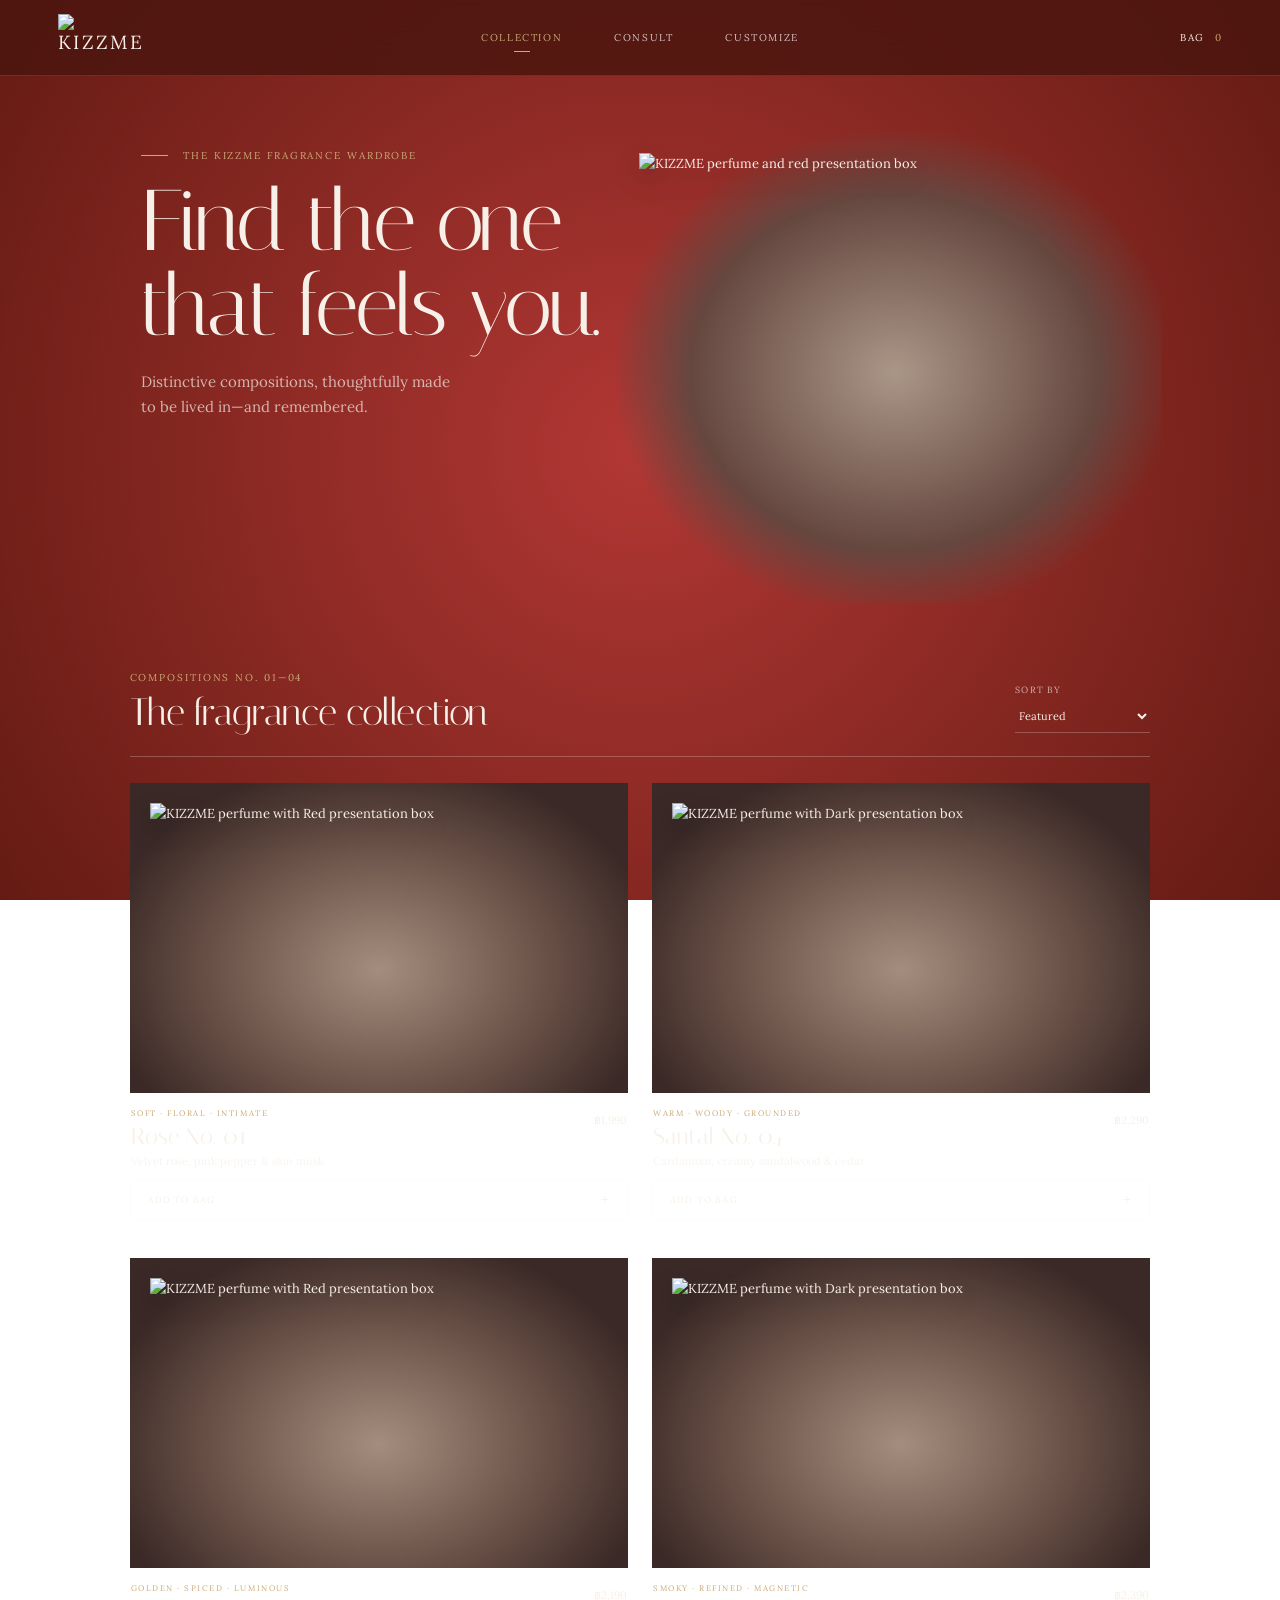
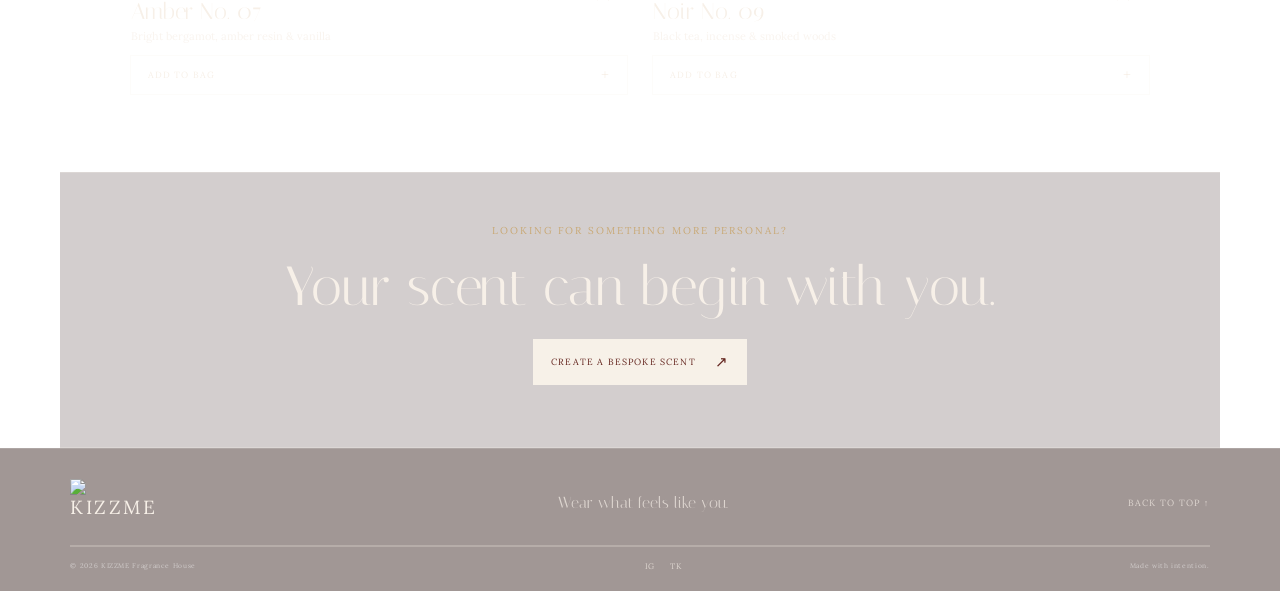
==== collections.html @ 0724a3ef "Initial Commit" ====
<!doctype html><html lang="en"><head><meta charset="utf-8"><meta name="viewport" content="width=device-width, initial-scale=1"><meta name="theme-color" content="#641b13"><title>The Collection — KIZZME</title><link rel="preconnect" href="https://fonts.googleapis.com"><link rel="preconnect" href="https://fonts.gstatic.com" crossorigin><link href="https://fonts.googleapis.com/css2?family=Lora:wght@400;500;600&family=Italiana&display=swap" rel="stylesheet"><link rel="stylesheet" href="styles.css"></head><body>
<header class="site-header"><a class="wordmark" href="index.html"><img class="brand-logo" src="imgs/Logo.webp" alt="KIZZME"></a><button class="menu-toggle" aria-label="Open menu" aria-expanded="false">☰</button><nav class="main-nav"><a class="active" href="collections.html" aria-current="page">Collection</a><a href="consult.html">Consult</a><a href="customize.html">Customize</a></nav><a class="bag-link" href="bag.html" aria-label="Shopping bag">Bag <span class="bag-count">0</span></a></header>
<main class="page-main"><section class="page-hero collection-hero"><p class="eyebrow"><span class="eyebrow-rule"></span> The KIZZME fragrance wardrobe</p><h1>Find the one<br>that feels you.</h1><p>Distinctive compositions, thoughtfully made<br>to be lived in—and remembered.</p><div class="page-hero-art placeholder"><img class="real-photo page-product-photo" src="imgs/perfume_hero_cutout.webp" alt="KIZZME perfume and red presentation box"></div></section>
<section class="catalogue"><div class="catalogue-heading"><div><p class="eyebrow">Compositions No. 01—04</p><h2>The fragrance collection</h2></div><label class="sort-label">Sort by <select id="sort-products"><option value="featured">Featured</option><option value="low">Price: low to high</option><option value="high">Price: high to low</option></select></label></div><div class="product-grid" id="product-grid">
<article class="product-card" data-name="Rose No. 01" data-price="1990"><a class="product-image placeholder" href="customize.html"><img class="real-photo catalogue-product-photo" src="imgs/perfume_hero_cutout.webp" alt="KIZZME perfume with Red presentation box" loading="lazy"></a><div class="product-meta"><div><p class="eyebrow">Soft · Floral · Intimate</p><h3>Rose No. 01</h3><p>Velvet rose, pink pepper &amp; skin musk</p></div><span>฿1,990</span></div><button class="button button-outline add-to-bag" data-product="Rose No. 01" data-price="1990" data-image="imgs/perfume_hero_cutout.webp">Add to bag <span>+</span></button></article>
<article class="product-card" data-name="Santal No. 04" data-price="2290"><a class="product-image placeholder" href="customize.html"><img class="real-photo catalogue-product-photo" src="imgs/perfume_another_color_cutout.webp" alt="KIZZME perfume with Dark presentation box" loading="lazy"></a><div class="product-meta"><div><p class="eyebrow">Warm · Woody · Grounded</p><h3>Santal No. 04</h3><p>Cardamom, creamy sandalwood &amp; cedar</p></div><span>฿2,290</span></div><button class="button button-outline add-to-bag" data-product="Santal No. 04" data-price="2290" data-image="imgs/perfume_another_color_cutout.webp">Add to bag <span>+</span></button></article>
<article class="product-card" data-name="Amber No. 07" data-price="2190"><a class="product-image placeholder" href="customize.html"><img class="real-photo catalogue-product-photo" src="imgs/perfume_hero_cutout.webp" alt="KIZZME perfume with Red presentation box" loading="lazy"></a><div class="product-meta"><div><p class="eyebrow">Golden · Spiced · Luminous</p><h3>Amber No. 07</h3><p>Bright bergamot, amber resin &amp; vanilla</p></div><span>฿2,190</span></div><button class="button button-outline add-to-bag" data-product="Amber No. 07" data-price="2190" data-image="imgs/perfume_hero_cutout.webp">Add to bag <span>+</span></button></article>
<article class="product-card" data-name="Noir No. 09" data-price="2390"><a class="product-image placeholder" href="customize.html"><img class="real-photo catalogue-product-photo" src="imgs/perfume_another_color_cutout.webp" alt="KIZZME perfume with Dark presentation box" loading="lazy"></a><div class="product-meta"><div><p class="eyebrow">Smoky · Refined · Magnetic</p><h3>Noir No. 09</h3><p>Black tea, incense &amp; smoked woods</p></div><span>฿2,390</span></div><button class="button button-outline add-to-bag" data-product="Noir No. 09" data-price="2390" data-image="imgs/perfume_another_color_cutout.webp">Add to bag <span>+</span></button></article></div></section>
<section class="soft-cta"><p class="eyebrow">Looking for something more personal?</p><h2>Your scent can begin with you.</h2><a class="button button-light" href="customize.html">Create a bespoke scent <span>↗</span></a></section></main>
<footer class="footer"><div class="footer-top"><a class="wordmark" href="index.html"><img class="brand-logo" src="imgs/Logo.webp" alt="KIZZME"></a><span class="footer-motto">Wear what feels like you.</span><a class="back-top" href="#">Back to top ↑</a></div><div class="footer-bottom"><small>© 2026 KIZZME Fragrance House</small><div class="socials"><a href="#">IG</a><a href="#">TK</a></div><small>Made with intention.</small></div></footer><div class="toast" role="status" aria-live="polite"></div><script src="script.js"></script></body></html>
---- styles.css ----
:root{--wine:#641b13;--red:#b23734;--cream:#f7f1e8;--paper:#eee4d7;--gold:#c9a976;--ink:#f7f0e8;--muted:rgba(247,240,232,.70);--line:rgba(247,240,232,.24);--display:'The Seasons','Seasons','Italiana',Georgia,serif;--serif:'Lora',Georgia,serif;--sans:'Lora',Georgia,serif;--page:1160px}*{box-sizing:border-box}html{scroll-behavior:smooth;scroll-padding-top:90px}body{margin:0;color:var(--ink);font-family:var(--sans);font-size:13px;font-weight:400;line-height:1.65;background:radial-gradient(circle at 50% 50%,#b23734 0%,#641b13 100%);background-attachment:fixed}a{color:inherit}button,input,textarea,select{font:inherit}.site-header{height:76px;padding:0 max(5.5%,calc((100vw - var(--page))/2));display:grid;grid-template-columns:1fr 2fr 1fr;align-items:center;position:sticky;top:0;z-index:20;background:rgba(76,22,16,.87);border-bottom:1px solid rgba(247,240,232,.12);backdrop-filter:blur(16px);-webkit-backdrop-filter:blur(16px)}.wordmark{color:var(--ink);font:19px var(--serif);text-decoration:none;letter-spacing:.13em;display:inline-flex;align-items:center;position:relative;width:max-content;padding-top:4px}.wordmark-mark{position:absolute;top:-8px;left:45%;font:10px var(--serif);color:var(--gold)}.main-nav{display:flex;justify-content:center;gap:52px}.main-nav a{text-decoration:none;text-transform:uppercase;letter-spacing:.16em;font:10px var(--sans);color:rgba(255,255,255,.74);transition:color .2s}.main-nav a:hover,.main-nav a.active{color:var(--gold)}.main-nav a.active:after{content:'';display:block;width:16px;border-bottom:1px solid var(--gold);margin:7px auto -8px}.bag-link{text-decoration:none;justify-self:end;text-transform:uppercase;letter-spacing:.15em;font:10px var(--sans);display:flex;gap:10px;align-items:center}.bag-count{color:var(--gold)}.menu-toggle{display:none;color:var(--ink);border:0;background:none;font-size:20px}.hero{max-width:var(--page);margin:auto;min-height:650px;padding:62px 4.5% 76px;gap:5%;position:relative;grid-template-columns:1fr 1.02fr}.section-grid{display:grid;grid-template-columns:1fr 1fr;align-items:center}.hero-copy{padding:0 0 20px 4%}.eyebrow{font:10px var(--sans);text-transform:uppercase;letter-spacing:.19em;color:var(--gold);margin:0 0 17px}.eyebrow-rule{display:inline-block;vertical-align:middle;width:27px;border-top:1px solid currentColor;margin:0 10px 3px 0}.hero h1,.page-hero h1,.consult-hero h1,.custom-hero h1,.bag-heading h1{font:clamp(48px,6.1vw,78px)/.99 var(--display);font-weight:400;letter-spacing:-.035em;margin:0;max-width:620px}.hero-intro,.page-hero>p:not(.eyebrow){font:15px/1.65 var(--serif);color:var(--muted);margin:23px 0 26px}.button-row{display:flex;align-items:center;gap:26px;flex-wrap:wrap}.button{display:inline-flex;align-items:center;justify-content:space-between;gap:19px;min-width:170px;min-height:46px;padding:0 17px;text-decoration:none;text-transform:uppercase;letter-spacing:.13em;font:9px var(--sans);cursor:pointer;transition:background .2s,color .2s,border-color .2s}.button span{font-size:15px}.button-light{background:var(--cream);border:1px solid var(--cream);color:#64251e}.button-light:hover{background:var(--gold);border-color:var(--gold);color:#331510}.button-outline{background:transparent;border:1px solid var(--line);color:var(--ink)}.button-outline:hover{border-color:var(--gold);color:var(--gold)}.text-link{display:inline-block;font:10px var(--sans);text-transform:uppercase;letter-spacing:.13em;text-decoration:none;border-bottom:1px solid rgba(247,240,232,.48);padding:0 0 7px;margin-top:19px}.text-link span{color:var(--gold);padding-left:9px;font-size:15px}.placeholder{position:relative;overflow:hidden;display:flex;align-items:center;justify-content:center;background:radial-gradient(ellipse at 50% 35%,#a79788,#514442 70%,#241e1d);isolation:isolate}.placeholder>span{position:absolute;left:14px;top:13px;z-index:5;font:8px var(--sans);letter-spacing:.15em;color:rgba(255,255,255,.65)}.hero-product{height:445px;background:radial-gradient(ellipse at 50% 51%,#a1887e 0,#70544c 39%,#432b28 77%,transparent 78%);overflow:visible}.hero-product .box,.feature-product .box,.page-hero-art .box{position:absolute;right:5%;bottom:7%;height:78%;width:44%;background:linear-gradient(100deg,#352522,#61423a);border:1px solid rgba(220,190,160,.26);box-shadow:16px 19px 28px rgba(24,11,8,.25);transform:skewY(2deg);z-index:1}.bottle{position:absolute;z-index:2;left:15%;bottom:5%;width:42%;height:43%;border:1px solid rgba(255,255,255,.72);border-radius:10px 10px 16px 16px;background:linear-gradient(90deg,#bfc2c1,#f3f0e9 22%,#d7d6d0 70%,#818382);box-shadow:inset 0 0 9px #6a6260,0 14px 24px rgba(25,13,12,.42)}.bottle:after{content:'';position:absolute;left:6%;right:6%;top:-5px;height:8px;background:#a8a8a5;border:1px solid #e0dcd2;transform:skewY(-4deg)}.bottle i{position:absolute;left:39%;top:-32%;width:23%;height:34%;background:linear-gradient(90deg,#888b8a,#eee,#777);border-radius:5px 5px 1px 1px;border:1px solid #bbb}.bottle b{position:absolute;top:56%;width:100%;text-align:center;color:#5e4640;font:9px var(--serif);letter-spacing:.08em}.image-caption{position:absolute;bottom:5%;right:7%;z-index:4;font:8px var(--sans);letter-spacing:.17em;color:rgba(255,255,255,.7)}.image-caption i{color:var(--gold);padding:0 5px}.hero-index{position:absolute;bottom:30px;left:5%;font:9px var(--sans);letter-spacing:.16em;color:var(--muted)}.hero-index span{display:inline-block;width:64px;border-top:1px solid var(--gold);vertical-align:middle;margin:0 11px}.intro-band{text-align:center;padding:62px 20px 59px;background:rgba(37,15,12,.14);border-top:1px solid rgba(255,255,255,.08);border-bottom:1px solid rgba(255,255,255,.08);position:relative}.intro-band>p{margin:16px 0 0;font:clamp(36px,5vw,58px)/1.05 var(--display)}.intro-band em{color:#e1c7a2}.band-footnote{position:absolute;right:5%;bottom:15px;font:7px var(--sans);letter-spacing:.2em;color:rgba(255,255,255,.43)}.feature{max-width:var(--page);margin:auto;min-height:525px;padding:60px 6%;gap:9%}.feature-product{height:380px;background:radial-gradient(ellipse at 47% 55%,#957c70,#5a413a 50%,transparent 70%);overflow:visible}.feature-product .bottle{left:5%;bottom:0;width:42%;height:45%}.feature-product .box{right:13%;height:76%;width:43%}.feature-copy{padding:0 5% 0 0;max-width:450px}.feature h2,.bestseller h2,.section-title h2,.story-copy h2,.catalogue-heading h2,.step-heading h2,.booking-copy h2,.bag-summary h2,.empty-bag h2{font:clamp(37px,4.5vw,57px)/1.05 var(--display);font-weight:400;letter-spacing:-.025em;margin:0}.feature-copy>p:not(.eyebrow),.story-copy>p:not(.eyebrow),.booking-copy>p:not(.eyebrow){font:14px/1.8 var(--serif);color:var(--muted);margin:19px 0 5px}.bestseller{max-width:var(--page);margin:auto;min-height:380px;padding:53px 6%;grid-template-columns:1fr 1fr;gap:7%;border-top:1px solid var(--line);border-bottom:1px solid var(--line)}.bestseller h2{font-size:clamp(34px,4vw,52px);max-width:390px}.bestseller .text-link{margin-top:26px}.price{float:right;margin:0 6% 0 20px;color:var(--muted);font-size:9px;letter-spacing:.14em}.mini-products{display:grid;grid-template-columns:1fr 1fr;gap:18px 28px}.mini{height:140px;background:radial-gradient(ellipse at 50% 65%,#8e7062,#50322e 65%,transparent 70%);overflow:visible;text-decoration:none}.mini>span{top:auto;bottom:0;left:0;color:var(--muted);font-size:7px}.mini .box{position:absolute;right:17%;bottom:13%;width:40%;height:62%;background:linear-gradient(100deg,#402923,#735243);z-index:1}.mini .bottle{left:7%;bottom:8%;width:37%;height:38%;border-radius:6px 6px 10px 10px}.mini .bottle i{top:-35%}.mini .bottle b{font-size:6px}.mini.olive .box{background:linear-gradient(100deg,#34301f,#706344)}.mini.rose .box{background:linear-gradient(100deg,#3e2522,#75463e)}.mini.navy .box{background:linear-gradient(100deg,#252832,#515461)}.collections{padding:82px 0 82px;background:rgba(39,15,12,.14)}.section-title{text-align:center;padding:0 20px 43px}.section-title .eyebrow{margin-bottom:13px}.section-title h2{font-size:clamp(38px,4.8vw,60px)}.section-title>p:last-child{font:13px/1.7 var(--serif);color:var(--muted);margin:15px 0 0}.collection-cards{max-width:var(--page);margin:0 auto;padding:0 5.5%;display:grid;grid-template-columns:repeat(3,1fr);gap:25px}.collection-card{text-decoration:none;color:var(--ink);position:relative;padding-bottom:10px}.card-image{height:300px;background:linear-gradient(155deg,#8b7771,#48403e 69%,#292320);margin-bottom:19px;transition:filter .25s,transform .25s}.collection-card:hover .card-image{filter:brightness(1.12);transform:translateY(-3px)}.card-image>span{color:rgba(255,255,255,.55)}.spray-bottle{position:absolute;bottom:14%;left:36%;width:28%;height:50%;border-radius:16px 16px 12px 12px;background:linear-gradient(90deg,#211214,#a83831 28%,#6f211d 75%,#1c1010);box-shadow:0 15px 22px rgba(12,8,8,.38);z-index:2}.spray-bottle:before{content:'';position:absolute;top:-27%;left:38%;width:24%;height:29%;background:linear-gradient(90deg,#272a2b,#ddd,#222);border-radius:4px 4px 0 0}.spray-bottle:after{content:'KIZZME';position:absolute;top:44%;width:100%;text-align:center;font:7px var(--serif);letter-spacing:.1em;color:#e7d9c9}.spray-bottle.dark{background:linear-gradient(90deg,#170f0e,#54352b,#1a1110)}.spray-bottle.gold{background:linear-gradient(90deg,#241a0e,#967847,#332412)}.card-image:after{content:'';position:absolute;bottom:0;height:20%;left:0;right:0;background:linear-gradient(0deg,rgba(16,12,10,.55),transparent)}.collection-card h3{font:20px var(--display);font-weight:400;margin:0 0 5px}.collection-card p{font:12px/1.6 var(--serif);color:var(--muted);margin:0}.card-arrow{position:absolute;right:2px;bottom:18px;font-size:17px;color:var(--gold)}.scent-story{max-width:var(--page);margin:auto;padding:106px 6% 106px;gap:9%}.story-image{height:350px;border-radius:2px;background:radial-gradient(ellipse at 50% 45%,#9a877d,#564741 70%,#332b29)}.story-image .spray-bottle{bottom:18%;height:54%;width:20%;left:42%}.stone{position:absolute;bottom:0;left:11%;right:11%;height:27%;background:linear-gradient(145deg,#b3a99a,#49494a 42%,#817c76);clip-path:polygon(0 46%,15% 23%,27% 35%,44% 0,62% 19%,81% 4%,100% 40%,92% 100%,8% 100%)}.story-copy{max-width:470px}.story-copy h2{font-size:clamp(35px,4vw,50px)}.story-copy .text-link{margin-top:17px}.footer{padding:30px max(5.5%,calc((100vw - var(--page))/2)) 20px;background:rgba(37,14,11,.43);border-top:1px solid rgba(255,255,255,.14)}.footer-top{min-height:57px;display:flex;justify-content:space-between;align-items:center;border-bottom:1px solid var(--line);padding-bottom:18px}.footer-motto{font:16px var(--display);color:var(--muted)}.back-top{text-decoration:none;font:9px var(--sans);text-transform:uppercase;letter-spacing:.14em;color:var(--muted)}.footer-main{display:grid;grid-template-columns:1.1fr 1fr;gap:8%;padding:32px 0}.footer-links{display:grid;grid-template-columns:repeat(3,1fr);gap:15px}.footer-links h4{font:9px var(--sans);text-transform:uppercase;letter-spacing:.14em;color:var(--gold);margin:0 0 11px}.footer-links a{display:block;text-decoration:none;color:var(--muted);font:10px/2 var(--serif)}.footer-links a:hover,.back-top:hover{color:var(--ink)}.newsletter h2{font:28px var(--display);font-weight:400;margin:0}.newsletter>p:not(.eyebrow){font:11px var(--serif);color:var(--muted);margin:7px 0 13px}.newsletter .eyebrow{font-size:8px;margin-bottom:7px}.newsletter-form{display:flex;height:41px;border-bottom:1px solid rgba(255,255,255,.45);max-width:380px}.newsletter-form input{flex:1;min-width:0;background:transparent;border:0;color:var(--ink);padding:0 2px;font:11px var(--serif);outline:0}.newsletter-form input::placeholder{color:rgba(255,255,255,.53)}.newsletter-form button{background:none;color:var(--gold);border:0;text-transform:uppercase;letter-spacing:.13em;font:9px var(--sans);cursor:pointer}.form-message{min-height:14px;font-size:10px!important;color:#e1c7a2!important}.footer-bottom{padding-top:14px;border-top:1px solid var(--line);display:flex;align-items:center;justify-content:space-between;color:rgba(255,255,255,.52);font:8px var(--sans);letter-spacing:.08em}.socials{display:flex;gap:15px}.socials a{text-decoration:none;color:var(--muted)}.toast{position:fixed;z-index:40;bottom:25px;left:50%;transform:translate(-50%,12px);padding:13px 19px;background:var(--cream);color:#532017;font:10px var(--sans);letter-spacing:.04em;opacity:0;pointer-events:none;transition:.25s;box-shadow:0 8px 24px rgba(0,0,0,.2)}.toast.show{opacity:1;transform:translate(-50%,0)}.sr-only{position:absolute;width:1px;height:1px;padding:0;margin:-1px;overflow:hidden;clip:rect(0,0,0,0);white-space:nowrap;border:0}
/* Inner pages */
.page-main{max-width:var(--page);margin:0 auto}.page-hero{min-height:550px;padding:73px 7% 72px;position:relative;overflow:hidden}.page-hero h1{font-size:clamp(54px,7vw,86px)}.page-hero>p:not(.eyebrow){margin-top:21px}.page-hero-art{position:absolute;right:5%;bottom:4%;width:47%;height:86%;background:radial-gradient(ellipse at 51% 51%,#aa9687,#654740 52%,transparent 72%);overflow:visible}.page-hero-art .bottle{left:12%;width:40%;height:45%}.catalogue{padding:45px 6% 77px}.catalogue-heading{display:flex;justify-content:space-between;align-items:end;border-bottom:1px solid var(--line);padding-bottom:23px;margin-bottom:26px}.catalogue-heading .eyebrow{margin-bottom:9px}.catalogue-heading h2{font-size:38px}.sort-label{font:9px var(--sans);text-transform:uppercase;letter-spacing:.12em;color:var(--muted)}.sort-label select{display:block;background:transparent;color:var(--ink);border:0;border-bottom:1px solid var(--line);padding:8px 25px 8px 0;margin-top:5px;font:11px var(--serif);outline:0}.sort-label option{background:#501b17;color:white}.product-grid{display:grid;grid-template-columns:repeat(2,1fr);gap:38px 24px}.product-image{height:310px;text-decoration:none;background:radial-gradient(ellipse at 50% 60%,#a48d7d,#684f46 49%,#3a2926 80%)}.product-image .bottle{left:22%;bottom:10%;width:29%;height:50%}.product-image .box{position:absolute;right:18%;bottom:10%;width:35%;height:74%;background:linear-gradient(100deg,#4d302b,#765446);box-shadow:12px 14px 22px rgba(0,0,0,.3);z-index:1}.tint-rose{background:linear-gradient(90deg,#57211f,#bd5149 27%,#8e2c28 73%,#431817)!important}.tint-santal{background:linear-gradient(90deg,#473722,#9a794d 28%,#71512e 73%,#3d2d20)!important}.tint-amber{background:linear-gradient(90deg,#61451d,#bd914b 28%,#987035 73%,#4b371c)!important}.tint-noir{background:linear-gradient(90deg,#24262b,#676873 28%,#41434c 73%,#202126)!important}.product-meta{display:flex;align-items:start;justify-content:space-between;padding:15px 1px 8px}.product-meta .eyebrow{font-size:8px;margin-bottom:5px}.product-meta h3{font:23px var(--display);font-weight:400;margin:0}.product-meta p:not(.eyebrow){font:11px var(--serif);color:var(--muted);margin:4px 0}.product-meta>span{font:11px var(--serif);padding-top:5px}.product-card>.button{width:100%;min-height:40px}.soft-cta{text-align:center;padding:51px 20px 62px;background:rgba(38,14,11,.2);border-top:1px solid var(--line);border-bottom:1px solid var(--line)}.soft-cta h2{font:clamp(34px,4.6vw,55px) var(--display);font-weight:400;margin:0 0 20px}.soft-cta .button{margin:auto}.consult-hero{min-height:540px;padding:72px 7%;grid-template-columns:1fr .85fr;gap:7%}.consult-hero h1{font-size:clamp(56px,7vw,82px)}.page-lede{font:14px/1.8 var(--serif);max-width:420px;color:var(--muted);margin:24px 0}.consult-details{display:grid;gap:9px;margin-top:27px;font:9px var(--sans);letter-spacing:.07em;color:var(--muted)}.consult-details i{color:var(--gold);font-style:normal;padding:0 9px}.consult-image{height:380px;background:radial-gradient(ellipse at 50% 60%,#a59283,#634b43 60%,#392a28)}.consult-image .spray-bottle{bottom:27%;left:38%;height:43%;width:24%}.consult-image .stone{height:25%;left:8%;right:8%}.booking{padding:72px 7% 83px;grid-template-columns:.8fr 1fr;gap:13%;border-top:1px solid var(--line)}.booking-copy{align-self:start;position:relative;padding-top:23px}.booking-copy h2{font-size:40px}.booking-copy blockquote{font:24px/1.3 var(--display);margin:0;max-width:300px}.booking-copy>small{display:block;font:8px var(--sans);letter-spacing:.16em;color:var(--gold);margin-top:17px}.quote-mark{font:75px/.8 var(--display);color:var(--gold);margin-top:36px}.booking-form{padding:30px;background:rgba(47,19,15,.25);border:1px solid var(--line)}.booking-form>.eyebrow{margin-bottom:25px}.booking-form>label{display:block;font:9px var(--sans);text-transform:uppercase;letter-spacing:.1em;margin:0 0 17px}.booking-form input,.booking-form select,.booking-form textarea{display:block;width:100%;margin-top:6px;padding:11px 0;background:transparent;color:var(--ink);border:0;border-bottom:1px solid rgba(255,255,255,.32);outline:0;font:12px var(--serif);resize:vertical}.booking-form input::placeholder,.booking-form textarea::placeholder{color:rgba(255,255,255,.52)}.booking-form select{color:var(--muted)}.booking-form select option{background:#501b17;color:white}.optional{float:right;color:var(--gold);font-size:7px}.booking-form .button{margin-top:5px}.booking-form .form-message{font:9px var(--serif);color:var(--muted);margin:10px 0 0}.custom-hero{text-align:center;padding:70px 20px 45px}.custom-hero h1{font-size:clamp(54px,7vw,84px)}.custom-hero>p:last-child{font:14px/1.7 var(--serif);color:var(--muted);margin:17px 0 0}.builder{padding:25px 7% 80px;grid-template-columns:1fr 1fr;gap:9%;align-items:start}.builder-image{height:490px;background:radial-gradient(ellipse at 50% 58%,#ae9888,#654940 52%,#392a27 80%)}.builder-image .bottle{left:23%;bottom:11%;height:50%;width:28%}.builder-image .box{position:absolute;right:18%;bottom:10%;height:73%;width:35%;background:linear-gradient(100deg,#3d2824,#6e493f);z-index:1}.builder-caption{display:flex;justify-content:space-between;padding-top:12px;font:8px var(--sans);letter-spacing:.12em;color:var(--muted)}.builder-caption .preview-name{font:12px var(--display);letter-spacing:0;color:var(--ink)}.builder-form{padding-top:2px}.step-heading{display:flex;gap:14px;align-items:start;border-bottom:1px solid var(--line);padding-bottom:14px}.step-heading>span{font:10px var(--sans);color:var(--gold);padding-top:4px}.step-heading .eyebrow{font-size:8px;margin-bottom:4px}.step-heading h2{font:25px var(--display);font-weight:400}.choice-grid{display:grid;grid-template-columns:1fr 1fr;gap:10px;margin:17px 0 28px}.choice{position:relative;display:grid;grid-template-columns:24px 1fr;grid-template-rows:auto auto;column-gap:11px;align-items:center;padding:12px;border:1px solid rgba(255,255,255,.22);cursor:pointer;transition:border-color .2s}.choice:has(input:checked){border-color:var(--gold);background:rgba(255,255,255,.04)}.choice input{position:absolute;opacity:0}.choice-swatch{grid-row:1/3;display:block;width:23px;height:34px;border-radius:50% 50% 6px 6px;background:linear-gradient(90deg,#5d2721,#c76558,#6c241d)}.swatch-santal{background:linear-gradient(90deg,#352719,#9e8152,#4b321f)}.swatch-amber{background:linear-gradient(90deg,#61431c,#d7a451,#75501f)}.swatch-noir{background:linear-gradient(90deg,#222329,#777980,#28292e)}.choice b{font:11px var(--serif);font-weight:400}.choice small{font:9px var(--serif);color:var(--muted)}.step-two{margin-top:15px}.name-input input{width:100%;background:transparent;border:0;border-bottom:1px solid var(--line);padding:13px 0;color:var(--ink);font:12px var(--serif);outline:none}.name-input input::placeholder{color:var(--muted)}.builder-summary{display:flex;justify-content:space-between;align-items:start;border-top:1px solid var(--line);margin-top:23px;padding:16px 0 12px;gap:15px}.builder-summary>div{display:grid;gap:6px;font:9px var(--sans);letter-spacing:.04em}.builder-summary strong{font:19px var(--display)}.builder-summary>p{font:10px/1.6 var(--serif);color:var(--muted);max-width:215px;margin:0}.builder-form>.button{width:100%}.builder-form>.text-link{font-size:8px}.process-note{max-width:680px;text-align:center;margin:0 auto 75px;padding:25px 20px;border-top:1px solid var(--line);border-bottom:1px solid var(--line)}.process-note>p:last-child{font:12px/1.8 var(--serif);color:var(--muted);margin:0}.bag-main{padding:65px 7% 90px}.bag-heading{border-bottom:1px solid var(--line);padding-bottom:27px}.bag-heading h1{font-size:70px}.bag-content{display:grid;grid-template-columns:1.4fr .8fr;gap:8%;padding-top:30px;align-items:start}.bag-item{display:grid;grid-template-columns:145px 1fr auto;align-items:center;gap:20px;padding:19px 0;border-bottom:1px solid var(--line)}.bag-product-image{height:150px;background:radial-gradient(ellipse at 50% 60%,#a48d7d,#684f46 49%,#3a2926 80%)}.bag-product-image>span{font-size:6px}.bag-product-image .bottle{left:23%;bottom:13%;width:34%;height:49%}.bag-product-image .box{position:absolute;right:12%;bottom:11%;width:40%;height:73%;background:linear-gradient(100deg,#4d302b,#765446);z-index:1}.bag-item-info .eyebrow{font-size:8px;margin:0 0 5px}.bag-item-info h2{font:22px var(--display);font-weight:400;margin:0}.bag-item-info>p:not(.eyebrow){font:10px var(--serif);color:var(--muted);margin:3px 0 10px}.bag-item-price{align-self:start;padding-top:6px;font:11px var(--serif);font-weight:400}.quantity-control{display:flex;gap:12px;align-items:center;font:10px var(--serif)}.quantity-control button{color:var(--ink);background:none;border:0;cursor:pointer}.quantity-control .remove-item{font:8px var(--sans);text-decoration:underline;color:var(--muted);margin-left:8px}.bag-summary{padding:23px;background:rgba(47,19,15,.25);border:1px solid var(--line)}.bag-summary[hidden]{display:none}.bag-summary>.eyebrow{font-size:8px;margin-bottom:8px}.bag-summary h2{font-size:28px;margin-bottom:20px}.summary-line{display:flex;justify-content:space-between;padding:9px 0;border-bottom:1px solid var(--line);font:10px var(--serif);color:var(--muted)}.summary-line.total{margin-top:7px;color:var(--ink);font:12px var(--serif)}.summary-line.total strong{font-weight:400}.summary-note,.demo-note{font:9px/1.6 var(--serif);color:var(--muted)}.checkout-button{width:100%;margin-top:12px}.bag-summary>.text-link{font-size:8px}.empty-bag{text-align:center;padding:58px 25px 65px;border:1px solid var(--line)}.empty-mark{font-size:24px;color:var(--gold)}.empty-bag .eyebrow{margin:10px 0}.empty-bag h2{font-size:38px}.empty-bag>p:not(.eyebrow){font:12px var(--serif);color:var(--muted);margin:10px auto 21px}.empty-bag .button{margin:auto}
@media(max-width:800px){.site-header{height:68px;grid-template-columns:1fr auto auto;gap:17px;padding:0 5%}.menu-toggle{display:block;order:2}.main-nav{display:none;position:absolute;left:0;right:0;top:67px;padding:19px 5% 23px;background:rgba(68,20,15,.98);border-bottom:1px solid var(--line);flex-direction:column;gap:20px;align-items:center}.main-nav.open{display:flex}.main-nav a.active:after{margin-bottom:-8px}.bag-link{order:3}.hero{min-height:0;padding:58px 7% 65px;grid-template-columns:1fr;gap:12px}.hero-copy{padding:0}.hero h1{font-size:clamp(53px,11vw,75px)}.hero-product{height:350px;width:100%;max-width:490px;justify-self:center}.hero-index{bottom:18px;left:7%}.intro-band{padding:44px 15px}.band-footnote{display:none}.feature{padding:56px 7%;grid-template-columns:1fr;gap:17px}.feature-product{height:310px;order:2}.feature-copy{padding:0}.feature-copy h2{font-size:45px}.bestseller{padding:45px 7%;grid-template-columns:1fr;gap:23px}.mini-products{gap:14px 22px}.mini{height:125px}.collections{padding:57px 0}.collection-cards{grid-template-columns:1fr;max-width:480px;gap:29px}.card-image{height:310px}.scent-story{padding:66px 7%;grid-template-columns:1fr;gap:28px}.story-image{height:300px}.story-copy{max-width:none}.footer{padding:24px 6% 18px}.footer-main{grid-template-columns:1fr;gap:27px;padding:25px 0}.footer-top .footer-motto{font-size:13px}.page-hero{min-height:500px;padding:58px 7% 260px}.page-hero-art{width:72%;height:55%;right:2%;bottom:0}.catalogue{padding:39px 6% 57px}.catalogue-heading h2{font-size:30px}.product-image{height:250px}.consult-hero{padding:58px 7%;grid-template-columns:1fr;gap:28px}.consult-image{height:320px}.booking{padding:54px 7%;grid-template-columns:1fr;gap:29px}.booking-copy{padding:0}.quote-mark{margin-top:20px}.booking-copy blockquote{font-size:22px}.custom-hero{padding:54px 18px 34px}.builder{padding:14px 7% 57px;grid-template-columns:1fr;gap:28px}.builder-image{height:390px}.bag-main{padding:52px 6% 65px}.bag-content{grid-template-columns:1fr;gap:24px}.bag-summary{grid-row:1}.bag-item{grid-template-columns:110px 1fr auto;gap:13px}.bag-product-image{height:120px}.bag-item-info h2{font-size:19px}.bag-heading h1{font-size:57px}}
@media(max-width:520px){.wordmark{font-size:17px}.main-nav{top:67px}.bag-link{font-size:9px}.hero-product{height:295px}.image-caption{font-size:6px}.hero-intro{font-size:13px}.button-row{gap:18px}.button{min-width:155px}.text-link{font-size:9px}.feature-product{height:260px}.bestseller h2{font-size:38px}.price{margin-right:0}.mini-products{gap:10px 12px}.mini{height:105px}.section-title{padding:0 18px 28px}.section-title>p:last-child br{display:none}.card-image{height:270px}.footer-top .footer-motto{display:none}.footer-links{gap:9px}.footer-links h4{font-size:8px}.footer-links a{font-size:9px}.footer-bottom{font-size:7px}.page-hero{padding-bottom:240px}.catalogue-heading{align-items:start;gap:10px}.catalogue-heading h2{font-size:25px}.sort-label{font-size:7px}.sort-label select{font-size:10px;max-width:145px}.product-grid{grid-template-columns:1fr;gap:27px}.product-image{height:300px}.product-meta h3{font-size:22px}.consult-hero h1,.custom-hero h1{font-size:56px}.builder-image{height:315px}.choice{padding:9px 7px;grid-template-columns:21px 1fr;column-gap:7px}.choice b{font-size:10px}.choice small{font-size:8px}.builder-summary{flex-direction:column}.bag-item{grid-template-columns:85px 1fr;gap:11px}.bag-product-image{height:100px;grid-row:1/3}.bag-item-price{grid-column:2;grid-row:2;padding:0}.bag-item-info{align-self:end}.bag-item-info h2{font-size:18px}.bag-item-info>p:not(.eyebrow){font-size:9px}.quantity-control{gap:8px}.empty-bag{padding:44px 15px}.booking-form{padding:21px 17px}}
@media(prefers-reduced-motion:reduce){html{scroll-behavior:auto}*,*:before,*:after{transition-duration:.01ms!important;animation-duration:.01ms!important}}
/* Supplied photography */
.real-photo{position:absolute;inset:0;width:100%;height:100%;object-fit:contain}.hero-product .hero-photo{padding:1% 3% 4%}.mini-photo{padding:2%;filter:drop-shadow(0 9px 10px rgba(0,0,0,.2))}.mini>span{z-index:2}.card-photo{object-fit:cover;object-position:center 56%;filter:saturate(.82)}.story-photo{object-fit:cover;object-position:center 53%}
/* Fragrance builder */
.customizer-page{padding-bottom:5px}.wizard-shell{display:grid;grid-template-columns:minmax(0,1.35fr) minmax(290px,.75fr);gap:6%;padding:13px 6% 84px;align-items:start}.wizard-main{padding:25px 0}.wizard-header{display:flex;align-items:end;justify-content:space-between;padding:0 0 22px;border-bottom:1px solid var(--line);margin-bottom:24px}.wizard-header .eyebrow{font-size:8px;margin-bottom:5px}.wizard-header h2{font:32px var(--display);font-weight:400}.step-progress{display:flex;gap:7px;padding-bottom:6px}.step-dot{height:5px;width:28px;background:rgba(255,255,255,.22);transition:background .2s}.step-dot.active,.step-dot.done{background:var(--gold)}.wizard-step-title{font:23px var(--display);font-weight:400;margin:0 0 6px}.wizard-instruction{font:11px/1.6 var(--serif);color:var(--muted);margin:0 0 20px}.wizard-options{display:grid;grid-template-columns:repeat(2,minmax(0,1fr));gap:10px}.option-card{min-height:96px;text-align:left;padding:16px;border:1px solid rgba(255,255,255,.21);background:rgba(53,19,14,.17);color:var(--ink);cursor:pointer;transition:border-color .2s,background .2s;display:flex;flex-direction:column;justify-content:center;align-items:flex-start}.option-card:hover,.option-card.selected{border-color:var(--gold);background:rgba(255,255,255,.07)}.option-card .option-mark{font:17px var(--display);color:var(--gold);margin-bottom:4px}.option-card .option-name{font:15px var(--display)}.option-card .option-desc{font:9px var(--serif);color:var(--muted);margin-top:2px}.wizard-note-group{margin:19px 0}.wizard-note-group .caption{display:block;font:8px var(--sans);text-transform:uppercase;letter-spacing:.14em;color:var(--gold);margin-bottom:9px}.wizard-options.notes{grid-template-columns:repeat(4,minmax(0,1fr));gap:7px}.note-choice{min-height:40px;padding:8px 5px;align-items:center;text-align:center;font:10px var(--serif)}.wizard-nav{display:flex;justify-content:space-between;gap:10px;margin-top:23px}.wizard-nav .button{min-width:125px}.wizard-back{justify-content:center}.wizard-options.sizes{grid-template-columns:repeat(3,minmax(0,1fr));margin-bottom:18px}.wizard-options.packages{grid-template-columns:repeat(2,minmax(0,1fr))}.engraving-label{display:block;font:8px var(--sans);text-transform:uppercase;letter-spacing:.13em;color:var(--gold);margin:21px 0 8px}.engraving-input{width:100%;padding:12px 0;background:transparent;color:var(--ink);font:12px var(--serif);border:0;border-bottom:1px solid var(--line);outline:0}.engraving-input::placeholder{color:var(--muted)}.preview-card{position:sticky;top:100px;padding:25px;background:rgba(45,17,13,.31);border:1px solid var(--line);text-align:center}.preview-card>.eyebrow{font-size:8px}.preview-bottle{height:170px;width:106px;margin:15px auto 17px;position:relative;border:1px solid rgba(255,255,255,.64);border-radius:17px 17px 11px 11px;background:linear-gradient(90deg,#712722,#d8766e 27%,#9a342f 67%,#5a1d19);box-shadow:inset 8px 0 13px rgba(255,255,255,.15),inset -9px 0 12px rgba(0,0,0,.22),0 15px 25px rgba(0,0,0,.25);transition:background .25s}.preview-bottle:before{content:'';position:absolute;top:-14px;left:13px;right:13px;height:15px;border-radius:4px 4px 1px 1px;background:linear-gradient(90deg,#8c8d8e,#e8e7e4,#5e6061)}.preview-bottle-cap{position:absolute;top:-42px;left:29px;width:47px;height:30px;border-radius:6px 6px 2px 2px;background:linear-gradient(90deg,#5d5d5f,#dbd7ce,#666)}.preview-label{position:absolute;top:73px;left:0;right:0;padding:7px 0;border-top:1px solid rgba(255,255,255,.32);border-bottom:1px solid rgba(255,255,255,.32);font:10px var(--serif);letter-spacing:.15em;color:#f4e7da}.preview-bottle.tone-woody{background:linear-gradient(90deg,#412a1c,#a77b4c 27%,#68452a 67%,#352316)}.preview-bottle.tone-citrus{background:linear-gradient(90deg,#805522,#d8a74e 27%,#bd822e 67%,#674414)}.preview-bottle.tone-oriental{background:linear-gradient(90deg,#262326,#777078 27%,#514950 67%,#201d22)}.preview-bottle.tone-floral{background:linear-gradient(90deg,#712722,#d8766e 27%,#9a342f 67%,#5a1d19)}.preview-name{font:23px var(--display);margin:0}.preview-desc{font:10px/1.5 var(--serif);color:var(--muted);margin:3px 0 16px}.summary-rows{text-align:left}.summary-row{display:flex;justify-content:space-between;gap:10px;padding:7px 0;border-bottom:1px solid rgba(255,255,255,.11);font:9px var(--serif)}.summary-row span:first-child{color:var(--muted)}.summary-row span:last-child{text-align:right}.summary-total{display:flex;justify-content:space-between;padding-top:13px;font:11px var(--sans);letter-spacing:.05em}.summary-total strong{font:16px var(--display);font-weight:400}.preview-footnote{border-top:1px solid var(--line);margin:14px 0 0;padding-top:12px;color:var(--muted);font:8px var(--sans);letter-spacing:.08em}.form-error{color:#f4b9a9;font:10px var(--serif);margin:9px 0 0}.modal-overlay{position:fixed;inset:0;z-index:1000;display:flex;align-items:center;justify-content:center;padding:22px;background:rgba(24,9,7,.73);backdrop-filter:blur(9px);opacity:0;visibility:hidden;transition:opacity .25s,visibility .25s}.modal-overlay.active{opacity:1;visibility:visible}.dialog{position:relative;width:min(100%,480px);max-height:min(90vh,800px);overflow:auto;background:#f5eee5;color:#442018;padding:37px 40px 34px;text-align:center;border:1px solid rgba(201,169,118,.7);box-shadow:0 24px 80px rgba(0,0,0,.38);transform:translateY(10px);transition:transform .25s}.modal-overlay.active .dialog{transform:translateY(0)}.dialog-ornament{display:block;color:#a78050;font-size:20px;margin:0 0 9px}.dialog .eyebrow{color:#967246;margin-bottom:8px}.dialog h2{font:36px var(--display);font-weight:400;margin:0 0 8px}.dialog-lede,.dialog-copy{font:12px/1.65 var(--serif);color:#80675e;margin:0 auto 20px}.dialog .button{margin-top:22px}.member-list{list-style:none;padding:0;margin:15px 0 0;border-top:1px solid rgba(89,48,35,.17);text-align:left}.member-list li{display:flex;justify-content:space-between;gap:12px;align-items:center;padding:9px 1px;border-bottom:1px solid rgba(89,48,35,.13);font:12px var(--serif)}.member-list small{font:9px var(--sans);letter-spacing:.08em;color:#90766a}.dialog-actions{display:flex;justify-content:center;gap:12px;flex-wrap:wrap}.dialog .button-outline{border-color:rgba(89,48,35,.4);color:#54251d}.intro-overlay{z-index:1200}.intro-overlay .dialog{width:min(100%,540px)}body.modal-open{overflow:hidden}
@media(max-width:800px){.wizard-shell{grid-template-columns:1fr;gap:19px;padding:5px 7% 61px}.preview-card{position:static;grid-row:1}.wizard-main{grid-row:2;padding:10px 0}.preview-bottle{height:145px;width:92px}.preview-bottle:before{left:11px;right:11px}.preview-bottle-cap{left:25px;width:40px}.preview-label{top:61px}.wizard-header{margin-bottom:19px}.preview-card{padding:20px}.preview-desc{margin-bottom:11px}.summary-row{padding:6px 0}.custom-hero{padding-bottom:29px}}
@media(max-width:480px){.wizard-shell{padding-left:5%;padding-right:5%}.wizard-header h2{font-size:27px}.wizard-options.notes{grid-template-columns:repeat(2,minmax(0,1fr))}.wizard-options.sizes{grid-template-columns:1fr}.wizard-options.sizes .option-card{min-height:68px}.option-card{padding:12px}.wizard-nav .button{min-width:0;flex:1;padding:0 10px;font-size:8px}.dialog{padding:30px 22px 25px}.dialog h2{font-size:31px}.member-list li{font-size:11px}.member-list small{font-size:8px}.hero-product .hero-photo{padding:4% 0 8%}.mini-photo{padding:0}}

.bag-product-image .bag-photo{padding:4%;}
/* Match the reference hero scale and use the supplied wordmark */
.site-header{padding-left:4.5%;padding-right:4.5%}
.wordmark{width:88px;height:48px;padding:0;display:flex;align-items:center;justify-content:flex-start}
.brand-logo{display:block;width:88px;height:48px;object-fit:contain}
.hero{max-width:1440px;min-height:max(720px,calc(100svh - 76px));padding:0 6.2%;grid-template-columns:1.02fr .98fr;gap:2%}
.hero-copy{padding:0 0 0 1%;align-self:center}
.hero .eyebrow{font:13px var(--serif);letter-spacing:0;text-transform:none;color:rgba(247,240,232,.75);margin-bottom:13px}
.hero h1{font-size:clamp(58px,6vw,82px);line-height:1.04;letter-spacing:-.02em}
.hero-intro{display:none}
.hero .button-row{margin-top:29px;gap:17px}
.hero .button{min-width:172px;min-height:43px;text-transform:none;letter-spacing:0;font:12px var(--serif);justify-content:center}
.hero-product{height:min(66vh,650px);min-height:500px;background:transparent;overflow:visible}
.hero-product .hero-photo{padding:0;object-fit:contain;filter:drop-shadow(0 17px 19px rgba(42,13,10,.16))}
.feature-photo{object-fit:contain;padding:0;filter:drop-shadow(0 12px 16px rgba(28,10,8,.18))}
.mini-photo{object-fit:contain;padding:0;filter:drop-shadow(0 7px 8px rgba(0,0,0,.2))}
.page-product-photo,.catalogue-product-photo,.bag-product-image .bag-photo{object-fit:contain;padding:4%;filter:drop-shadow(0 10px 12px rgba(0,0,0,.2))}
.card-image .card-product-photo{object-fit:contain;padding:7%;filter:drop-shadow(0 10px 10px rgba(0,0,0,.2))}
.story-product-photo{object-fit:contain;padding:4%;filter:drop-shadow(0 14px 17px rgba(0,0,0,.2))}
.consult-image .consult-photo{object-fit:cover}
.preview-art{height:210px;width:100%;display:flex;align-items:center;justify-content:center;margin:10px auto 15px;background:radial-gradient(ellipse at center,rgba(195,155,131,.17),transparent 68%)}
.preview-art img{height:100%;width:100%;object-fit:contain;filter:drop-shadow(0 9px 12px rgba(0,0,0,.2))}
@media(max-width:800px){.hero{min-height:auto;padding:65px 7% 65px;grid-template-columns:1fr;gap:10px}.hero-copy{padding:0;order:1}.hero-product{order:2;height:min(84vw,490px);min-height:300px;width:100%;max-width:540px;justify-self:center}.hero h1{font-size:clamp(52px,10vw,74px)}.hero .button{min-width:150px}.brand-logo,.wordmark{width:78px;height:43px}.page-product-photo{padding:0}.preview-art{height:175px}}
@media(max-width:520px){.hero{padding-top:53px}.hero-product{height:82vw;min-height:280px}.hero .button-row{gap:12px}.hero .button{min-width:132px;padding:0 12px}.brand-logo,.wordmark{width:74px;height:41px}}
@media(min-width:801px){.hero-copy{transform:translateY(-42px)}}
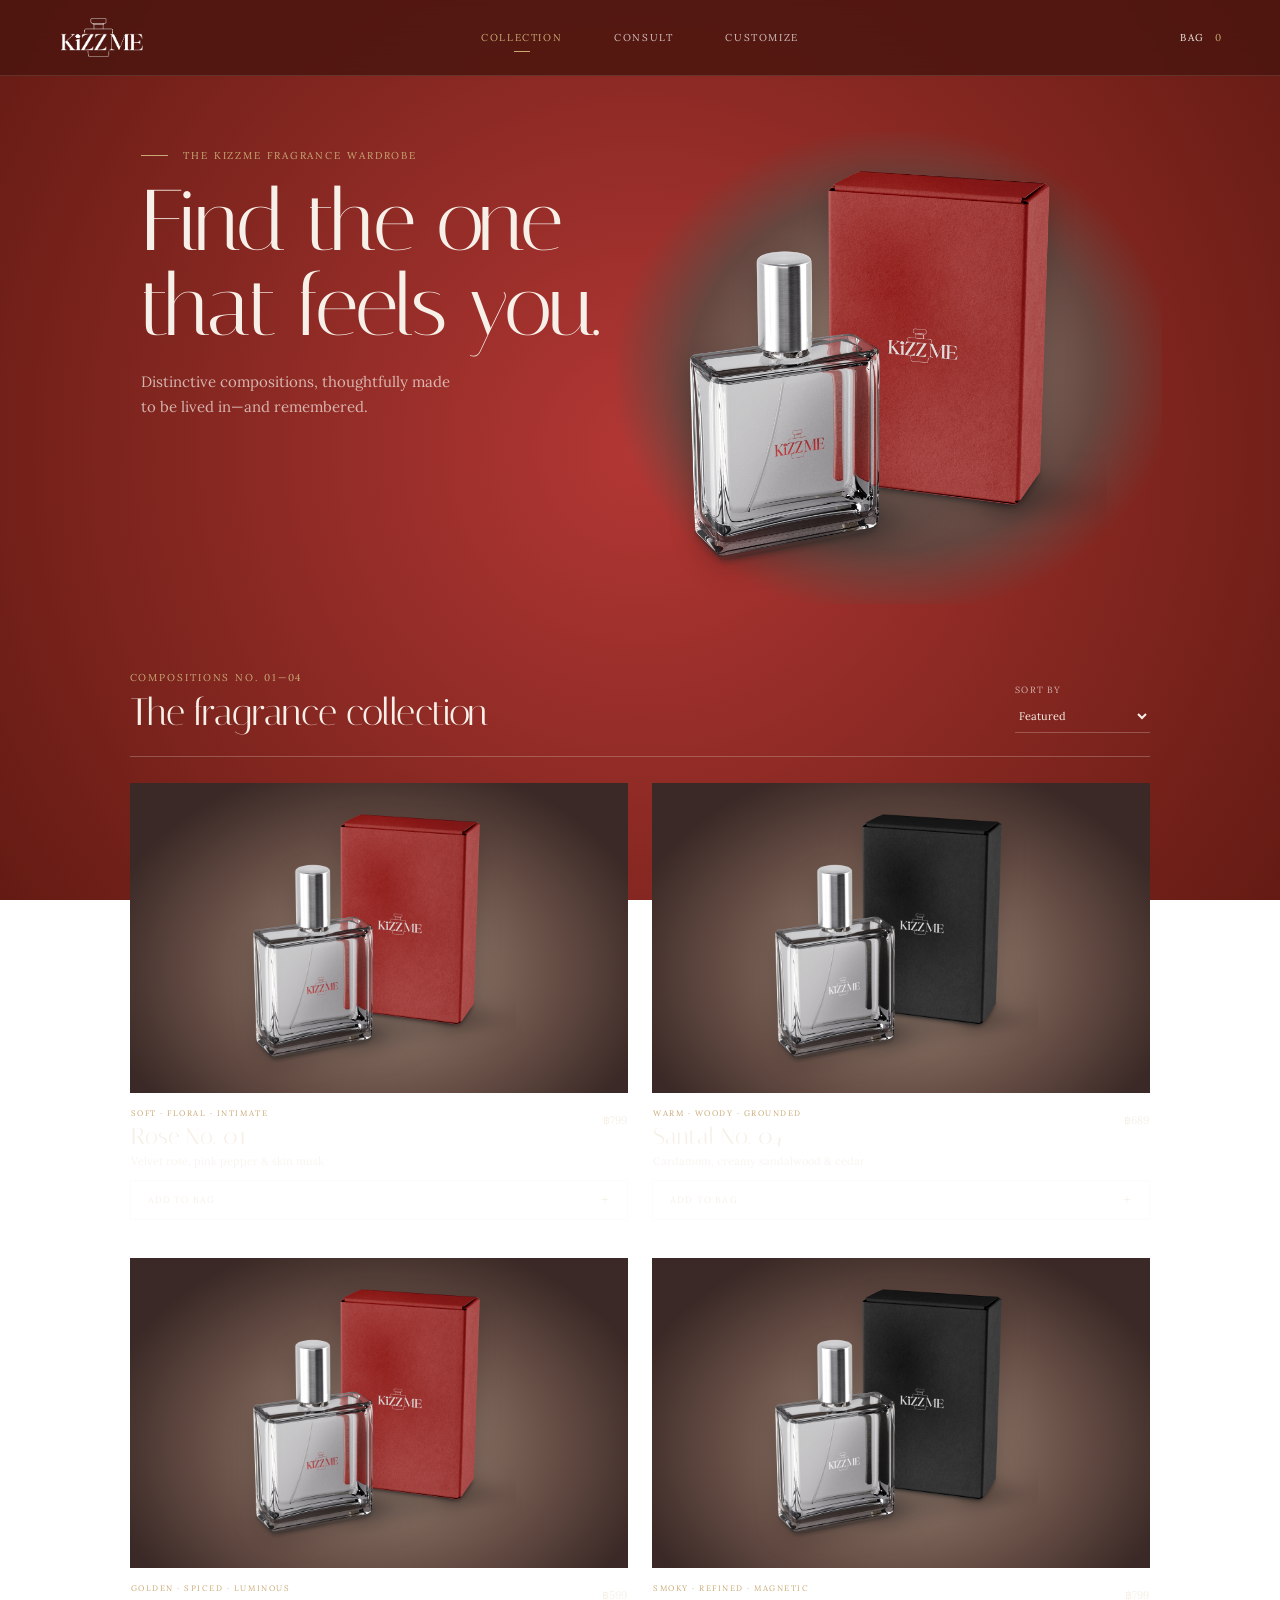
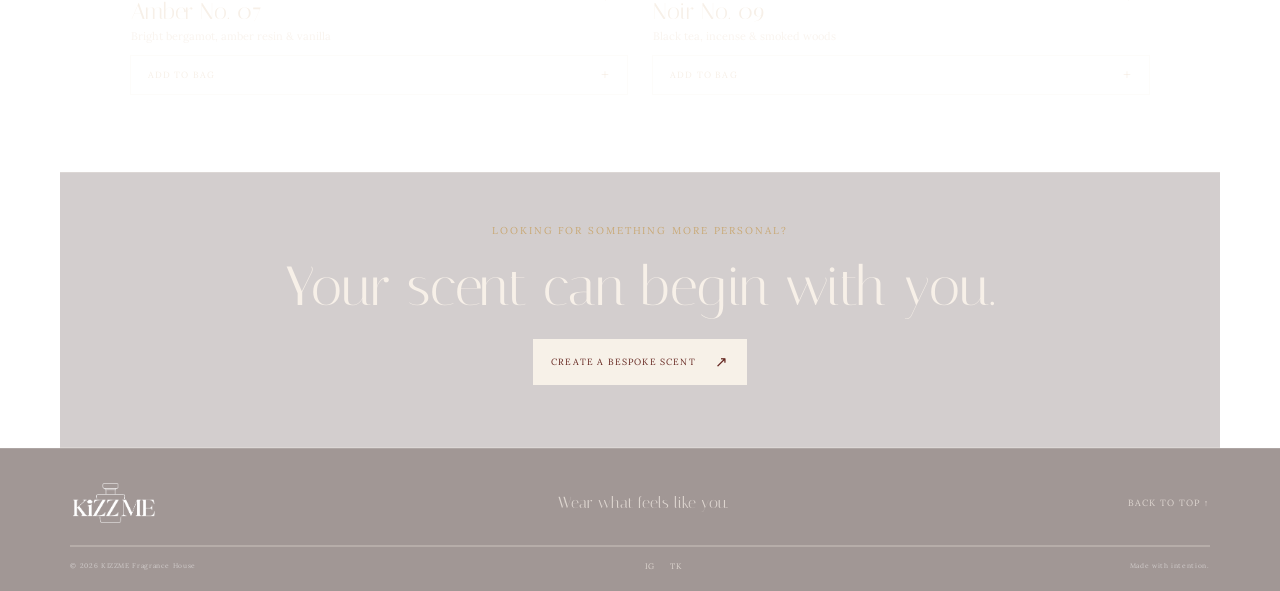
==== commit a70db592: "Add new products with updated prices to collection" ====
--- a/collections.html
+++ b/collections.html
@@ -2,9 +2,9 @@
 <header class="site-header"><a class="wordmark" href="index.html"><img class="brand-logo" src="imgs/Logo.webp" alt="KIZZME"></a><button class="menu-toggle" aria-label="Open menu" aria-expanded="false">☰</button><nav class="main-nav"><a class="active" href="collections.html" aria-current="page">Collection</a><a href="consult.html">Consult</a><a href="customize.html">Customize</a></nav><a class="bag-link" href="bag.html" aria-label="Shopping bag">Bag <span class="bag-count">0</span></a></header>
 <main class="page-main"><section class="page-hero collection-hero"><p class="eyebrow"><span class="eyebrow-rule"></span> The KIZZME fragrance wardrobe</p><h1>Find the one<br>that feels you.</h1><p>Distinctive compositions, thoughtfully made<br>to be lived in—and remembered.</p><div class="page-hero-art placeholder"><img class="real-photo page-product-photo" src="imgs/perfume_hero_cutout.webp" alt="KIZZME perfume and red presentation box"></div></section>
 <section class="catalogue"><div class="catalogue-heading"><div><p class="eyebrow">Compositions No. 01—04</p><h2>The fragrance collection</h2></div><label class="sort-label">Sort by <select id="sort-products"><option value="featured">Featured</option><option value="low">Price: low to high</option><option value="high">Price: high to low</option></select></label></div><div class="product-grid" id="product-grid">
-<article class="product-card" data-name="Rose No. 01" data-price="1990"><a class="product-image placeholder" href="customize.html"><img class="real-photo catalogue-product-photo" src="imgs/perfume_hero_cutout.webp" alt="KIZZME perfume with Red presentation box" loading="lazy"></a><div class="product-meta"><div><p class="eyebrow">Soft · Floral · Intimate</p><h3>Rose No. 01</h3><p>Velvet rose, pink pepper &amp; skin musk</p></div><span>฿1,990</span></div><button class="button button-outline add-to-bag" data-product="Rose No. 01" data-price="1990" data-image="imgs/perfume_hero_cutout.webp">Add to bag <span>+</span></button></article>
-<article class="product-card" data-name="Santal No. 04" data-price="2290"><a class="product-image placeholder" href="customize.html"><img class="real-photo catalogue-product-photo" src="imgs/perfume_another_color_cutout.webp" alt="KIZZME perfume with Dark presentation box" loading="lazy"></a><div class="product-meta"><div><p class="eyebrow">Warm · Woody · Grounded</p><h3>Santal No. 04</h3><p>Cardamom, creamy sandalwood &amp; cedar</p></div><span>฿2,290</span></div><button class="button button-outline add-to-bag" data-product="Santal No. 04" data-price="2290" data-image="imgs/perfume_another_color_cutout.webp">Add to bag <span>+</span></button></article>
-<article class="product-card" data-name="Amber No. 07" data-price="2190"><a class="product-image placeholder" href="customize.html"><img class="real-photo catalogue-product-photo" src="imgs/perfume_hero_cutout.webp" alt="KIZZME perfume with Red presentation box" loading="lazy"></a><div class="product-meta"><div><p class="eyebrow">Golden · Spiced · Luminous</p><h3>Amber No. 07</h3><p>Bright bergamot, amber resin &amp; vanilla</p></div><span>฿2,190</span></div><button class="button button-outline add-to-bag" data-product="Amber No. 07" data-price="2190" data-image="imgs/perfume_hero_cutout.webp">Add to bag <span>+</span></button></article>
-<article class="product-card" data-name="Noir No. 09" data-price="2390"><a class="product-image placeholder" href="customize.html"><img class="real-photo catalogue-product-photo" src="imgs/perfume_another_color_cutout.webp" alt="KIZZME perfume with Dark presentation box" loading="lazy"></a><div class="product-meta"><div><p class="eyebrow">Smoky · Refined · Magnetic</p><h3>Noir No. 09</h3><p>Black tea, incense &amp; smoked woods</p></div><span>฿2,390</span></div><button class="button button-outline add-to-bag" data-product="Noir No. 09" data-price="2390" data-image="imgs/perfume_another_color_cutout.webp">Add to bag <span>+</span></button></article></div></section>
+<article class="product-card" data-name="Rose No. 01" data-price="799"><a class="product-image placeholder" href="customize.html"><img class="real-photo catalogue-product-photo" src="imgs/perfume_hero_cutout.webp" alt="KIZZME perfume with Red presentation box" loading="lazy"></a><div class="product-meta"><div><p class="eyebrow">Soft · Floral · Intimate</p><h3>Rose No. 01</h3><p>Velvet rose, pink pepper &amp; skin musk</p></div><span>฿799</span></div><button class="button button-outline add-to-bag" data-product="Rose No. 01" data-price="799" data-image="imgs/perfume_hero_cutout.webp">Add to bag <span>+</span></button></article>
+<article class="product-card" data-name="Santal No. 04" data-price="689"><a class="product-image placeholder" href="customize.html"><img class="real-photo catalogue-product-photo" src="imgs/perfume_another_color_cutout.webp" alt="KIZZME perfume with Dark presentation box" loading="lazy"></a><div class="product-meta"><div><p class="eyebrow">Warm · Woody · Grounded</p><h3>Santal No. 04</h3><p>Cardamom, creamy sandalwood &amp; cedar</p></div><span>฿689</span></div><button class="button button-outline add-to-bag" data-product="Santal No. 04" data-price="689" data-image="imgs/perfume_another_color_cutout.webp">Add to bag <span>+</span></button></article>
+<article class="product-card" data-name="Amber No. 07" data-price="599"><a class="product-image placeholder" href="customize.html"><img class="real-photo catalogue-product-photo" src="imgs/perfume_hero_cutout.webp" alt="KIZZME perfume with Red presentation box" loading="lazy"></a><div class="product-meta"><div><p class="eyebrow">Golden · Spiced · Luminous</p><h3>Amber No. 07</h3><p>Bright bergamot, amber resin &amp; vanilla</p></div><span>฿599</span></div><button class="button button-outline add-to-bag" data-product="Amber No. 07" data-price="599" data-image="imgs/perfume_hero_cutout.webp">Add to bag <span>+</span></button></article>
+<article class="product-card" data-name="Noir No. 09" data-price="799"><a class="product-image placeholder" href="customize.html"><img class="real-photo catalogue-product-photo" src="imgs/perfume_another_color_cutout.webp" alt="KIZZME perfume with Dark presentation box" loading="lazy"></a><div class="product-meta"><div><p class="eyebrow">Smoky · Refined · Magnetic</p><h3>Noir No. 09</h3><p>Black tea, incense &amp; smoked woods</p></div><span>฿799</span></div><button class="button button-outline add-to-bag" data-product="Noir No. 09" data-price="799" data-image="imgs/perfume_another_color_cutout.webp">Add to bag <span>+</span></button></article></div></section>
 <section class="soft-cta"><p class="eyebrow">Looking for something more personal?</p><h2>Your scent can begin with you.</h2><a class="button button-light" href="customize.html">Create a bespoke scent <span>↗</span></a></section></main>
 <footer class="footer"><div class="footer-top"><a class="wordmark" href="index.html"><img class="brand-logo" src="imgs/Logo.webp" alt="KIZZME"></a><span class="footer-motto">Wear what feels like you.</span><a class="back-top" href="#">Back to top ↑</a></div><div class="footer-bottom"><small>© 2026 KIZZME Fragrance House</small><div class="socials"><a href="#">IG</a><a href="#">TK</a></div><small>Made with intention.</small></div></footer><div class="toast" role="status" aria-live="polite"></div><script src="script.js"></script></body></html>
